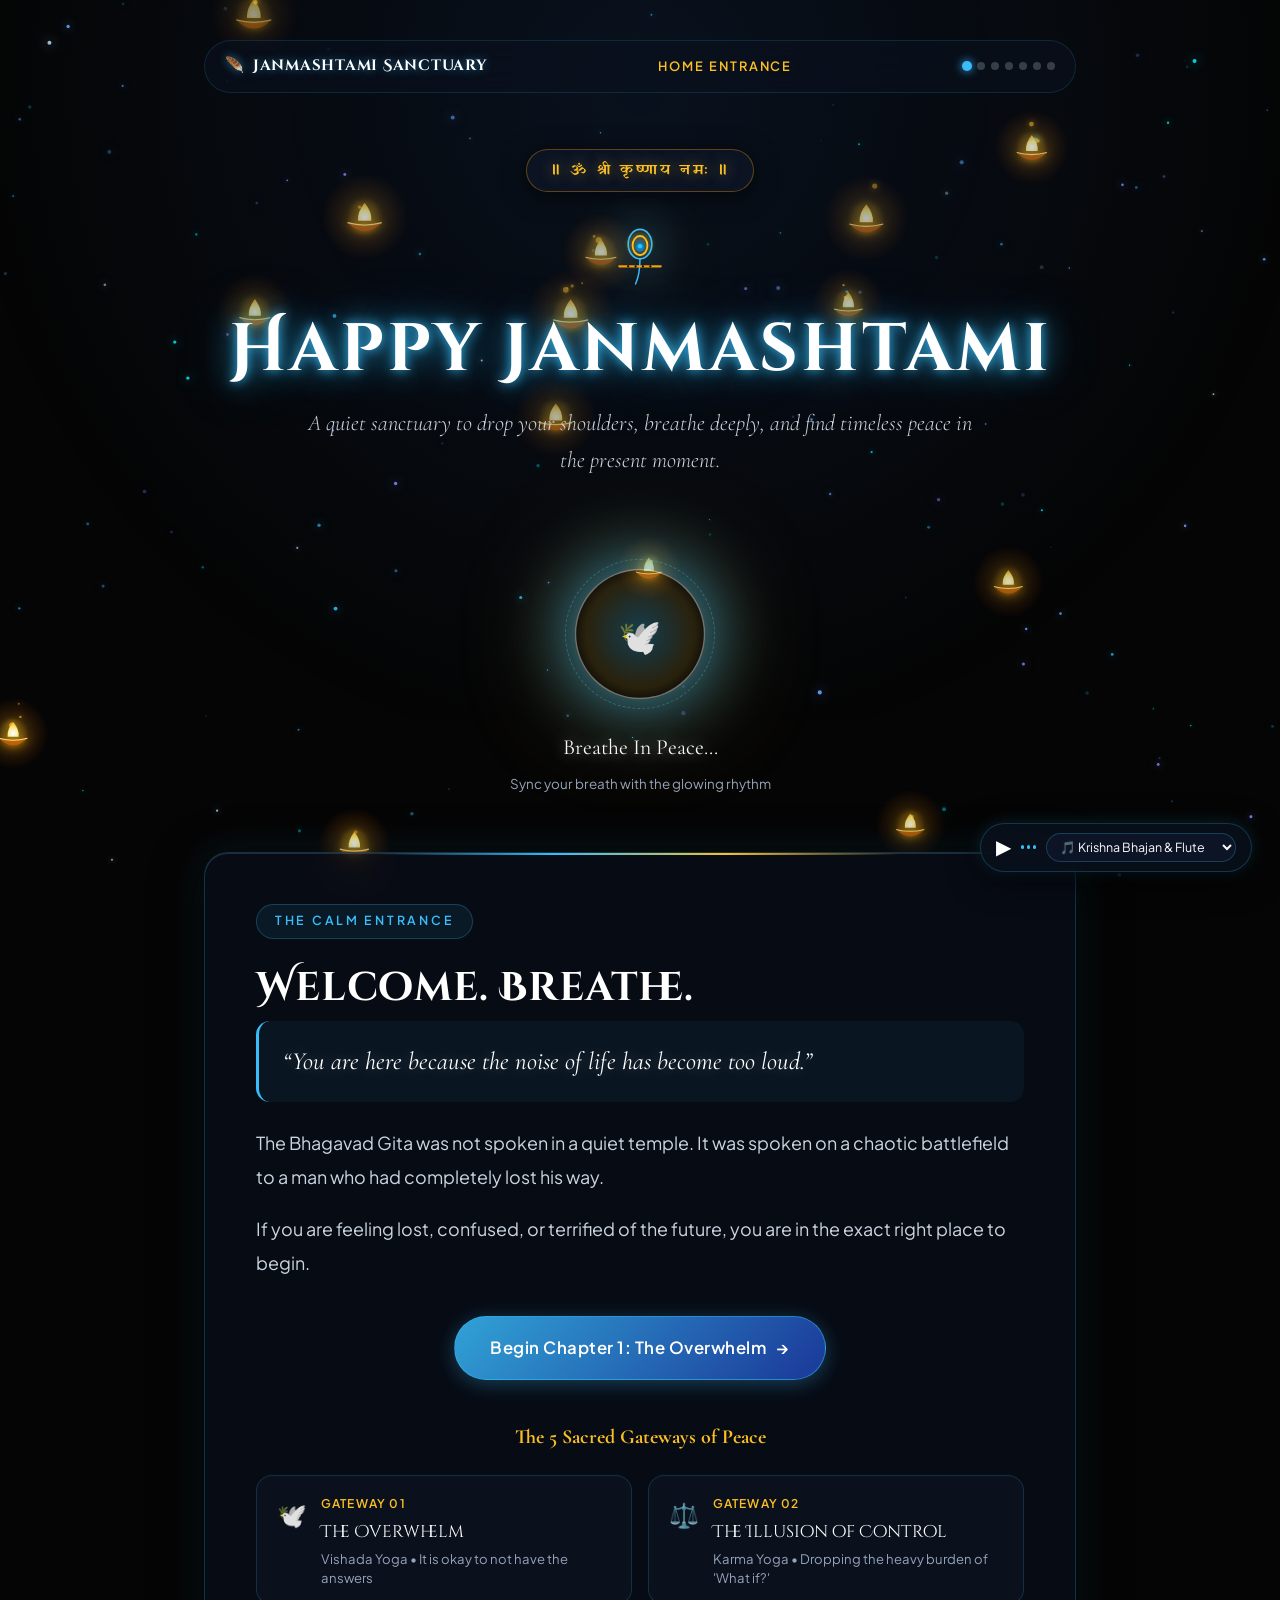
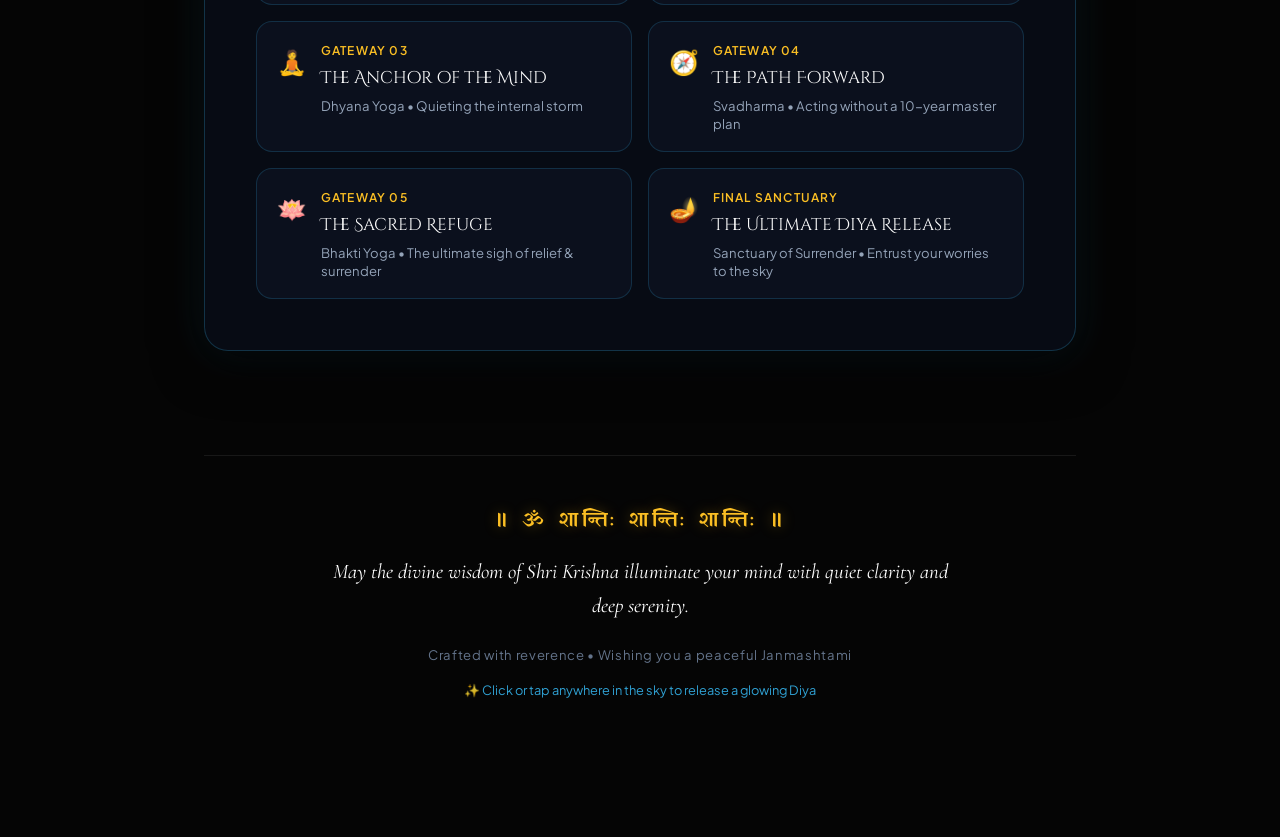
==== index.html @ b7d26a2a "🪔✨ Feat: Launch The Bhagavad Gita Meditative Sanctuary • Happy Krishna Janmashtami 🌌🕊️" ====
<!DOCTYPE html>
<html lang="en">
<head>
  <meta charset="UTF-8" />
  <meta name="viewport" content="width=device-width, initial-scale=1.0" />
  <title>Happy Janmashtami • The Bhagavad Gita Meditative Sanctuary</title>
  <meta name="description" content="A quiet sanctuary to drop your shoulders, breathe deeply, and find timeless peace through the Bhagavad Gita on Krishna Janmashtami." />

  <!-- Google Fonts -->
  <link rel="preconnect" href="https://fonts.googleapis.com" />
  <link rel="preconnect" href="https://fonts.gstatic.com" crossorigin />
  <link href="https://fonts.googleapis.com/css2?family=Cinzel+Decorative:wght@400;700;900&family=Cormorant+Garamond:ital,wght@0,300;0,400;0,600;1,400;1,600&family=Great+Vibes&family=Plus+Jakarta+Sans:wght@300;400;500;600;700&family=Yatra+One&display=swap" rel="stylesheet" />

  <!-- Shared Stylesheet -->
  <link rel="stylesheet" href="assets/css/style.css" />
</head>
<body>

  <!-- Persistent Fullscreen Night Sky Canvas (Never resets across chapters) -->
  <canvas id="night-sky-canvas"></canvas>
  <div class="ambient-radial-glow"></div>

  <!-- Sanctuary Main Container -->
  <main class="sanctuary-container">

    <!-- Top Persistent Navigation Header -->
    <header class="top-nav-bar">
      <a href="#home" class="nav-home-link" onclick="navigateTo('home'); return false;">
        <span>🪶</span>
        <span>Janmashtami Sanctuary</span>
      </a>
      <div class="nav-chapter-indicator" id="nav-chapter-indicator">Home Entrance</div>
      <div class="nav-progress-dots" id="nav-progress-dots">
        <a href="#home" class="progress-dot active" title="Home" onclick="navigateTo('home'); return false;"></a>
        <a href="#chapter1" class="progress-dot" title="Chapter 1" onclick="navigateTo('chapter1'); return false;"></a>
        <a href="#chapter2" class="progress-dot" title="Chapter 2" onclick="navigateTo('chapter2'); return false;"></a>
        <a href="#chapter3" class="progress-dot" title="Chapter 3" onclick="navigateTo('chapter3'); return false;"></a>
        <a href="#chapter4" class="progress-dot" title="Chapter 4" onclick="navigateTo('chapter4'); return false;"></a>
        <a href="#chapter5" class="progress-dot" title="Chapter 5" onclick="navigateTo('chapter5'); return false;"></a>
        <a href="#final" class="progress-dot" title="Final Diya Release" onclick="navigateTo('final'); return false;"></a>
      </div>
    </header>

    <!-- Dynamic Viewport Area (Seamlessly transitions without stopping audio) -->
    <div id="sanctuary-viewport" style="width: 100%; display: flex; flex-direction: column; align-items: center; transition: opacity 0.3s ease, transform 0.3s ease;">
      <!-- Content populated dynamically based on current route/chapter -->
    </div>

    <!-- Footer Blessing -->
    <footer class="site-footer">
      <div id="footer-sanskrit" class="footer-sanskrit">॥ ॐ शान्तिः शान्तिः शान्तिः ॥</div>
      <p id="footer-blessing" class="footer-blessing">
        May the divine wisdom of Shri Krishna illuminate your mind with quiet clarity and deep serenity.
      </p>
      <div id="footer-subtext" class="footer-subtext">
        Crafted with reverence • Wishing you a peaceful Janmashtami
      </div>
      <div class="footer-prompt">
        ✨ Click or tap anywhere in the sky to release a glowing Diya
      </div>
    </footer>

  </main>

  <!-- Persistent Floating Soundscape Widget (Continuous Uninterrupted Audio) -->
  <aside class="sound-widget" id="sound-widget">
    <button class="sound-btn" id="sound-toggle-btn" aria-label="Toggle Meditative Ambient Sound" title="Toggle Meditative Audio">
      <span id="sound-icon">▶</span>
    </button>
    <div class="sound-bars" id="sound-bars">
      <span class="sound-bar"></span>
      <span class="sound-bar"></span>
      <span class="sound-bar"></span>
    </div>
    <select class="sound-mode-select" id="sound-mode-select" title="Choose Meditative Soundscape">
      <option value="audio-file" selected>🎵 Krishna Bhajan & Flute</option>
      <option value="flute">🪈 Meditative Flute Synth</option>
      <option value="om">🕉️ Cosmic Om (432Hz)</option>
      <option value="rain">🌧️ Night Rain & Silence</option>
    </select>
  </aside>

  <!-- Load all separate chapter data stores -->
  <script src="data/home.js"></script>
  <script src="data/chapter1.js"></script>
  <script src="data/chapter2.js"></script>
  <script src="data/chapter3.js"></script>
  <script src="data/chapter4.js"></script>
  <script src="data/chapter5.js"></script>
  <script src="data/final.js"></script>

  <!-- Shared Audio & Sky Engine -->
  <script src="assets/js/sky-canvas.js"></script>
  <script src="assets/js/audio.js"></script>

  <script>
    (function () {
      'use strict';

      const viewport = document.getElementById('sanctuary-viewport');
      const navIndicator = document.getElementById('nav-chapter-indicator');
      const dots = document.querySelectorAll('.progress-dot');

      const routes = {
        home: renderHomeView,
        chapter1: () => renderChapterView(window.CHAPTER1_DATA, 1),
        chapter2: () => renderChapterView(window.CHAPTER2_DATA, 2),
        chapter3: () => renderChapterView(window.CHAPTER3_DATA, 3),
        chapter4: () => renderChapterView(window.CHAPTER4_DATA, 4),
        chapter5: () => renderChapterView(window.CHAPTER5_DATA, 5),
        final: renderFinalView
      };

      const dotIndices = {
        home: 0,
        chapter1: 1,
        chapter2: 2,
        chapter3: 3,
        chapter4: 4,
        chapter5: 5,
        final: 6
      };

      function updateNavDots(currentKey) {
        const activeIdx = dotIndices[currentKey] !== undefined ? dotIndices[currentKey] : 0;
        dots.forEach((dot, idx) => {
          dot.classList.remove('active', 'completed');
          if (idx === activeIdx) {
            dot.classList.add('active');
          } else if (idx < activeIdx) {
            dot.classList.add('completed');
          }
        });
      }

      window.navigateTo = function (pageKey) {
        if (!routes[pageKey]) pageKey = 'home';

        // Update URL hash without reload
        if (window.location.hash !== `#${pageKey}`) {
          window.location.hash = `#${pageKey}`;
        }

        // Smooth transition
        viewport.style.opacity = '0';
        viewport.style.transform = 'translateY(12px)';

        setTimeout(() => {
          routes[pageKey]();
          updateNavDots(pageKey);
          window.scrollTo({ top: 0, behavior: 'smooth' });

          viewport.style.opacity = '1';
          viewport.style.transform = 'translateY(0)';
        }, 200);
      };

      // -----------------------------------------------------------------------
      // VIEW RENDERERS
      // -----------------------------------------------------------------------

      // 1. HOME VIEW
      function renderHomeView() {
        const data = window.HOME_DATA || {};
        navIndicator.textContent = "Home Entrance";

        let chapterCardsHtml = '';
        if (Array.isArray(data.chapterCards)) {
          chapterCardsHtml = data.chapterCards.map(c => `
            <a href="${c.link}" onclick="navigateTo('${c.link.replace('#','')}'); return false;" class="home-chapter-card" style="
              display: flex;
              align-items: flex-start;
              gap: 0.85rem;
              background: rgba(14, 21, 36, 0.65);
              border: 1px solid rgba(56, 189, 248, 0.18);
              padding: 1.1rem 1.25rem;
              border-radius: 16px;
              text-decoration: none;
              color: inherit;
              transition: all 0.25s ease;
            ">
              <span style="font-size: 1.5rem;">${c.icon}</span>
              <div>
                <div style="font-size: 0.75rem; text-transform: uppercase; color: var(--gold-warm); font-weight: 600; letter-spacing: 0.1em;">
                  ${c.num === '✨' ? 'Final Sanctuary' : 'Gateway ' + c.num}
                </div>
                <div style="font-family: var(--font-display); font-size: 1.05rem; color: #ffffff; margin: 0.2rem 0;">
                  ${c.title}
                </div>
                <div style="font-size: 0.82rem; color: var(--text-muted); line-height: 1.4;">
                  ${c.subtitle}
                </div>
              </div>
            </a>
          `).join('');
        }

        viewport.innerHTML = `
          <!-- Divine Hero Header -->
          <section class="hero-header">
            <div class="sanskrit-invocation">${data.header?.sanskritGreeting || '॥ ॐ श्री कृष्णाय नमः ॥'}</div>

            <svg class="divine-emblem" viewBox="0 0 100 100" fill="none" xmlns="http://www.w3.org/2000/svg">
              <circle cx="50" cy="38" r="24" fill="url(#featherGlowHome)" />
              <ellipse cx="50" cy="38" rx="16" ry="20" fill="none" stroke="#38bdf8" stroke-width="2.2" />
              <ellipse cx="50" cy="40" rx="10" ry="13" fill="none" stroke="#fbbf24" stroke-width="2.5" />
              <circle cx="50" cy="42" r="6" fill="#0284c7" />
              <circle cx="50" cy="41" r="3" fill="#38bdf8" />
              <path d="M50 58 Q 50 78 44 92" stroke="#38bdf8" stroke-width="2" stroke-linecap="round" />
              <path d="M22 68 L78 68" stroke="#f59e0b" stroke-width="3" stroke-linecap="round" />
              <circle cx="34" cy="68" r="1.5" fill="#050505" />
              <circle cx="44" cy="68" r="1.5" fill="#050505" />
              <circle cx="54" cy="68" r="1.5" fill="#050505" />
              <circle cx="64" cy="68" r="1.5" fill="#050505" />
              <defs>
                <radialGradient id="featherGlowHome" cx="0.5" cy="0.5" r="0.5">
                  <stop offset="0%" stop-color="#38bdf8" stop-opacity="0.45" />
                  <stop offset="60%" stop-color="#fbbf24" stop-opacity="0.2" />
                  <stop offset="100%" stop-color="#050505" stop-opacity="0" />
                </radialGradient>
              </defs>
            </svg>

            <h1 class="main-title">${data.header?.title || 'Happy Janmashtami'}</h1>
            <p class="hero-subtitle">${data.header?.subtitle || ''}</p>
          </section>

          <!-- Guided Breathing Pacer -->
          <section class="breathing-section">
            <div class="breath-circle-container" id="breath-circle-btn" title="Click to sync breath">
              <div class="breath-ring-outer"></div>
              <div class="breath-circle-glow" id="breath-circle-glow">
                <span class="breath-center-icon">🕊️</span>
              </div>
            </div>
            <div class="breath-status-text" id="breath-status-text">Breathe In Peace...</div>
            <div class="breath-hint-text">${data.breathingGuide?.hint || 'Sync your breath with the glowing rhythm'}</div>
          </section>

          <!-- The Calm Entrance Card -->
          <article class="sanctuary-card">
            <div class="card-top-tag">${data.calmEntrance?.tag || 'The Calm Entrance'}</div>
            <h2 class="card-title">${data.calmEntrance?.title || 'Welcome. Breathe.'}</h2>
            <div class="verse-quote-box" style="margin-bottom: 1.5rem;">
              “${data.calmEntrance?.openingThought || 'You are here because the noise of life has become too loud.'}”
            </div>
            <div class="meaning-paragraphs" style="margin-bottom: 2.25rem;">
              ${Array.isArray(data.calmEntrance?.coreNarrative) ? data.calmEntrance.coreNarrative.map(p => `<p>${p}</p>`).join('') : ''}
            </div>

            <!-- Primary Action: Begin Chapter 1 -->
            <div style="text-align: center; margin-bottom: 2.5rem;">
              <a href="#chapter1" onclick="navigateTo('chapter1'); return false;" class="stepper-btn next" style="font-size: 1.05rem; padding: 1rem 2.2rem; cursor: pointer;">
                <span>Begin Chapter 1: The Overwhelm</span>
                <span>→</span>
              </a>
            </div>

            <!-- Gateways Grid -->
            <h3 style="font-family: var(--font-serif); font-size: 1.25rem; color: var(--gold-warm); margin-bottom: 1.25rem; text-align: center;">
              The 5 Sacred Gateways of Peace
            </h3>
            <div style="display: grid; grid-template-columns: repeat(auto-fit, minmax(250px, 1fr)); gap: 1rem;">
              ${chapterCardsHtml}
            </div>
          </article>
        `;

        initBreathingPacer(data.breathingGuide?.phases);
      }

      // 2. CHAPTER VIEW (Chapters 1 to 5)
      function renderChapterView(data, chapterNum) {
        if (!data) return;
        navIndicator.textContent = `Chapter ${chapterNum} of 5`;

        const prevKey = data.prevLink ? data.prevLink.replace('#', '') : 'home';
        const nextKey = data.nextLink ? data.nextLink.replace('#', '') : (chapterNum === 5 ? 'final' : `chapter${chapterNum + 1}`);

        const takeawaysHtml = Array.isArray(data.practicalTakeaway?.points)
          ? data.practicalTakeaway.points.map(pt => `
              <li class="takeaway-item">
                <span class="takeaway-bullet">✦</span>
                <span>${pt}</span>
              </li>
            `).join('')
          : '';

        const paragraphsHtml = Array.isArray(data.meaningForYou?.paragraphs)
          ? data.meaningForYou.paragraphs.map(p => `<p>${p}</p>`).join('')
          : '';

        viewport.innerHTML = `
          <!-- Divine Header -->
          <section class="hero-header">
            <div class="sanskrit-invocation">${data.header?.sanskritGreeting || '॥ ॐ श्री कृष्णाय नमः ॥'}</div>
            <div class="card-top-tag">${data.header?.tag || `Section ${chapterNum}`}</div>
            <h1 class="main-title">${data.header?.title || ''}</h1>
            <p class="hero-subtitle">${data.header?.subtitle || ''}</p>
          </section>

          <!-- Sanctuary Wisdom Card -->
          <article class="sanctuary-card">
            
            <!-- Sanskrit Shloka Box -->
            <div class="shloka-box">
              <div class="shloka-text">${data.sanskritBlock?.quote || ''}</div>
              <div class="shloka-ref">— ${data.sanskritBlock?.reference || ''}</div>
              <div style="font-size: 0.78rem; color: var(--text-dim); margin-top: 0.4rem; font-style: italic;">
                ${data.sanskritBlock?.transliteration || ''}
              </div>
            </div>

            <!-- Verse Quote -->
            <div class="verse-quote-box">${data.verse?.highlightText || ''}</div>

            <!-- Meaning for You -->
            <div class="meaning-section">
              <div class="meaning-heading">${data.meaningForYou?.heading || 'The Meaning for You:'}</div>
              <div class="meaning-paragraphs">${paragraphsHtml}</div>
            </div>

            <!-- Practical Takeaway -->
            <div class="takeaway-box">
              <div class="takeaway-title">
                <span>🪔</span>
                <span>${data.practicalTakeaway?.heading || 'What this means for you tonight:'}</span>
              </div>
              <ul class="takeaway-list">${takeawaysHtml}</ul>
            </div>

            <!-- Mantra Bottom Bar -->
            <div class="card-bottom-bar">
              <div class="mantra-badge">
                <span>🕊️</span>
                <span>Mantra: “${data.mantra || ''}”</span>
              </div>
              <button class="action-btn-pill" onclick="copyChapterWisdom('${data.header?.title || ''}', '${data.sanskritBlock?.reference || ''}', '${data.mantra || ''}')" title="Save wisdom to clipboard">
                <span>📋</span>
                <span>Save Wisdom</span>
              </button>
            </div>

          </article>

          <!-- Chapter Stepper Navigation -->
          <nav class="chapter-stepper-nav">
            <a href="#${prevKey}" onclick="navigateTo('${prevKey}'); return false;" class="stepper-btn prev">
              ${data.prevText || '← Previous'}
            </a>
            <a href="#${nextKey}" onclick="navigateTo('${nextKey}'); return false;" class="stepper-btn ${chapterNum === 5 ? 'final-glow' : 'next'}">
              ${data.nextText || 'Next Chapter →'}
            </a>
          </nav>
        `;
      }

      // 3. FINAL SANCTUARY VIEW
      function renderFinalView() {
        const data = window.FINAL_DATA || {};
        navIndicator.textContent = "Final Sanctuary";

        const presetsHtml = Array.isArray(data.ritual?.presetWorries)
          ? data.ritual.presetWorries.map(txt => `
              <button type="button" class="preset-chip" onclick="document.getElementById('final-worry-input').value='${txt}'; document.getElementById('final-worry-input').focus();">
                ${txt}
              </button>
            `).join('')
          : '';

        const summaryHtml = Array.isArray(data.journeySummary)
          ? data.journeySummary.map(item => `
              <div style="display: flex; justify-content: space-between; align-items: center; padding: 0.65rem 0.95rem; background: rgba(14, 21, 36, 0.55); border-radius: 10px; font-size: 0.9rem;">
                <div>
                  <span style="color: var(--blue-electric); font-weight: 600;">${item.chapter}:</span>
                  <span style="color: #ffffff; margin-left: 0.4rem;">${item.title}</span>
                </div>
                <div style="color: var(--gold-warm); font-style: italic; font-size: 0.82rem;">
                  “${item.mantra}”
                </div>
              </div>
            `).join('')
          : '';

        viewport.innerHTML = `
          <!-- Divine Header -->
          <section class="hero-header">
            <div class="sanskrit-invocation">${data.header?.sanskritGreeting || '॥ ॐ नमो भगवते वासुदेवाय ॥'}</div>
            <div class="card-top-tag" style="border-color: var(--border-gold); color: var(--gold-warm); background: rgba(245, 158, 11, 0.1);">
              ${data.header?.tag || 'The Sanctuary of Surrender'}
            </div>
            <h1 class="main-title">${data.header?.title || 'The Ultimate Diya Release'}</h1>
            <p class="hero-subtitle">${data.header?.subtitle || ''}</p>
          </section>

          <!-- Interactive Ritual Card -->
          <article class="sanctuary-card ritual-card">
            <div style="font-size: 2.6rem; margin-bottom: 0.5rem; animation: floatSlow 4s ease-in-out infinite;">🪔</div>
            <h2 class="card-title" style="color: #ffffff;">${data.ritual?.title || 'Light Your Diya of Surrender'}</h2>
            <p class="card-subtitle" style="max-width: 600px; margin: 0 auto 1.5rem; color: #cbd5e1;">
              ${data.ritual?.prompt || ''}
            </p>

            <form class="ritual-form" id="final-ritual-form" onsubmit="handleFinalRitual(event)">
              <input 
                type="text" 
                id="final-worry-input" 
                class="ritual-input" 
                placeholder="${data.ritual?.inputPlaceholder || 'Type your worry here...'}" 
                autocomplete="off" 
                maxlength="120"
              />
              <button type="submit" class="ritual-submit-btn">
                ${data.ritual?.buttonText || 'Release into the Sky 🪔'}
              </button>
            </form>

            <div class="preset-worries-grid">${presetsHtml}</div>

            <div style="margin-top: 1.75rem; font-size: 0.85rem; color: var(--gold-warm); letter-spacing: 0.05em;">
              ✨ <span id="diya-count-display">108</span> Diyas currently glowing in the celestial sky
            </div>
          </article>

          <!-- Closing Reflection Card -->
          <article class="sanctuary-card">
            <div class="card-top-tag">Timeless Solace • BG 6.40</div>
            <h2 class="card-title">${data.closingReflection?.heading || 'The Eternal Assurance'}</h2>

            <div class="shloka-box">
              <div class="shloka-text">${data.closingReflection?.sanskritQuote || ''}</div>
              <div class="shloka-ref">— ${data.closingReflection?.sanskritRef || ''}</div>
            </div>

            <div class="verse-quote-box">${data.closingReflection?.translation || ''}</div>

            <div class="meaning-paragraphs" style="margin-bottom: 2rem;">
              <p>${data.closingReflection?.reflectionText || ''}</p>
            </div>

            <div class="takeaway-box">
              <div class="takeaway-title">
                <span>🕊️</span>
                <span>Your Complete 5-Gateway Journey:</span>
              </div>
              <div style="display: flex; flex-direction: column; gap: 0.75rem;">
                ${summaryHtml}
              </div>
            </div>

            <div style="text-align: center; margin-top: 1.5rem;">
              <a href="#home" onclick="navigateTo('home'); return false;" class="stepper-btn prev" style="margin-right: 0.5rem; cursor: pointer;">
                ← Return to Home Sanctuary
              </a>
              <a href="#chapter1" onclick="navigateTo('chapter1'); return false;" class="action-btn-pill" style="padding: 0.75rem 1.4rem; font-size: 0.9rem; cursor: pointer;">
                Re-experience Chapters
              </a>
            </div>
          </article>
        `;
      }

      // Breathing Pacer Engine
      function initBreathingPacer(phases) {
        const glow = document.getElementById('breath-circle-glow');
        const text = document.getElementById('breath-status-text');
        const btn = document.getElementById('breath-circle-btn');
        if (!glow || !text) return;

        const defaultPhases = [
          { text: "Breathe In Peace...", duration: 4000, class: "inhale" },
          { text: "Hold Gently...", duration: 4000, class: "hold" },
          { text: "Exhale All Worry...", duration: 4000, class: "exhale" },
          { text: "Rest in Stillness...", duration: 4000, class: "rest" }
        ];

        const activePhases = Array.isArray(phases) && phases.length > 0 ? phases : defaultPhases;
        let pIdx = 0;

        function run() {
          if (!document.getElementById('breath-circle-glow')) return;
          const cur = activePhases[pIdx];
          glow.className = `breath-circle-glow ${cur.class}`;
          text.style.opacity = '0';
          setTimeout(() => {
            if (document.getElementById('breath-status-text')) {
              text.textContent = cur.text;
              text.style.opacity = '1';
            }
          }, 250);
          pIdx = (pIdx + 1) % activePhases.length;
          setTimeout(run, cur.duration || 4000);
        }

        run();

        if (btn) {
          btn.addEventListener('click', () => {
            if (window.spawnSanctuaryDiya) {
              window.spawnSanctuaryDiya(btn.getBoundingClientRect().left + 75, btn.getBoundingClientRect().top + 75);
            }
            if (window.showSanctuaryToast) {
              window.showSanctuaryToast("🕊️ Breathing deep and centered...");
            }
          });
        }
      }

      // Final Ritual Submit Handler
      let diyaCounter = 108;
      window.handleFinalRitual = function (e) {
        e.preventDefault();
        const input = document.getElementById('final-worry-input');
        if (!input) return;
        const text = input.value.trim();
        if (!text) return;

        const centerX = window.innerWidth / 2;
        const bottomY = window.innerHeight - 80;

        if (window.spawnSanctuaryDiya) {
          // Launch the main dedicated Diya with the user's exact written text!
          window.spawnSanctuaryDiya(centerX, bottomY, text);
          for (let i = 0; i < 3; i++) {
            setTimeout(() => {
              window.spawnSanctuaryDiya(centerX + (Math.random() - 0.5) * 160, bottomY + Math.random() * 30 + 20, "✨ Surrendered");
            }, (i + 1) * 250);
          }
        }

        diyaCounter += 1;
        const countDisplay = document.getElementById('diya-count-display');
        if (countDisplay) countDisplay.textContent = diyaCounter;

        input.value = '';
        const toastMsg = window.FINAL_DATA?.ritual?.successToast || "🪔 Your prayer has dissolved into rising light.";
        if (window.showSanctuaryToast) window.showSanctuaryToast(toastMsg);
      };

      // Copy Wisdom Helper
      window.copyChapterWisdom = function (title, ref, mantra) {
        const textToCopy = `${title} (${ref})\n\nMantra: “${mantra}”\n\n— The Bhagavad Gita Meditative Sanctuary`;
        navigator.clipboard.writeText(textToCopy).then(() => {
          if (window.showSanctuaryToast) window.showSanctuaryToast("✨ Saved reflection to clipboard!");
        }).catch(() => {
          if (window.showSanctuaryToast) window.showSanctuaryToast("✨ Reflection noted in your heart.");
        });
      };

      // URL Hash Router Hook
      function handleHashChange() {
        const hash = window.location.hash.replace('#', '') || 'home';
        navigateTo(hash);
      }

      window.addEventListener('hashchange', handleHashChange);
      window.addEventListener('DOMContentLoaded', () => {
        const initialPage = window.location.hash.replace('#', '') || 'home';
        navigateTo(initialPage);
      });

    })();
  </script>
</body>
</html>
---- assets/css/style.css ----
/* ==========================================================================
   🪔 THE BHAGAVAD GITA MEDITATIVE SANCTUARY - UNIFIED STYLE SHEET 🪔
   Deep Pitch-Black (#050505) • Electric-Blue Stars • Floating Golden Diyas
   ========================================================================== */

:root {
  --bg-pitch-black: #050505;
  --bg-card: rgba(10, 16, 28, 0.68);
  --bg-card-hover: rgba(15, 23, 42, 0.82);
  --border-starlight: rgba(56, 189, 248, 0.22);
  --border-gold: rgba(245, 158, 11, 0.35);
  
  --blue-electric: #38bdf8;
  --blue-electric-glow: rgba(56, 189, 248, 0.65);
  
  --gold-warm: #fbbf24;
  --gold-deep: #f59e0b;
  --gold-glow: rgba(251, 191, 36, 0.45);
  
  --text-pure: #ffffff;
  --text-soft: #f8fafc;
  --text-body: #cbd5e1;
  --text-muted: #94a3b8;
  --text-dim: #64748b;
  
  --font-display: 'Cinzel Decorative', Georgia, serif;
  --font-calligraphy: 'Great Vibes', cursive;
  --font-serif: 'Cormorant Garamond', Georgia, serif;
  --font-sanskrit: 'Yatra One', 'Cormorant Garamond', serif;
  --font-sans: 'Plus Jakarta Sans', -apple-system, BlinkMacSystemFont, sans-serif;
}

* {
  margin: 0;
  padding: 0;
  box-sizing: border-box;
  -webkit-font-smoothing: antialiased;
  -moz-osx-font-smoothing: grayscale;
}

html {
  scroll-behavior: smooth;
  background-color: var(--bg-pitch-black);
  color: var(--text-soft);
  font-family: var(--font-sans);
}

body {
  background-color: var(--bg-pitch-black);
  min-height: 100vh;
  overflow-x: hidden;
  position: relative;
  line-height: 1.75;
  cursor: default;
}

::selection {
  background: rgba(56, 189, 248, 0.35);
  color: #ffffff;
}

/* Custom Scrollbar */
::-webkit-scrollbar {
  width: 6px;
}
::-webkit-scrollbar-track {
  background: #050505;
}
::-webkit-scrollbar-thumb {
  background: rgba(56, 189, 248, 0.3);
  border-radius: 999px;
}
::-webkit-scrollbar-thumb:hover {
  background: rgba(56, 189, 248, 0.6);
}

/* ==========================================================================
   CANVAS & AMBIENT DEPTH
   ========================================================================== */
#night-sky-canvas {
  position: fixed;
  top: 0;
  left: 0;
  width: 100vw;
  height: 100vh;
  pointer-events: none;
  z-index: 0;
}

.ambient-radial-glow {
  position: fixed;
  top: 0;
  left: 50%;
  transform: translateX(-50%);
  width: 100vw;
  height: 80vh;
  background: radial-gradient(circle at 50% 12%, rgba(14, 34, 64, 0.42) 0%, rgba(5, 5, 5, 0) 75%);
  pointer-events: none;
  z-index: 1;
}

/* ==========================================================================
   SANCTUARY LAYOUT CONTAINER
   ========================================================================== */
.sanctuary-container {
  position: relative;
  z-index: 2;
  width: 100%;
  max-width: 920px;
  margin: 0 auto;
  padding: 2.5rem 1.5rem 7rem;
  display: flex;
  flex-direction: column;
  align-items: center;
}

/* ==========================================================================
   NAVIGATION BAR (TOP PERSISTENT HEADER)
   ========================================================================== */
.top-nav-bar {
  width: 100%;
  display: flex;
  justify-content: space-between;
  align-items: center;
  margin-bottom: 2rem;
  padding: 0.75rem 1.25rem;
  background: rgba(11, 18, 30, 0.6);
  border: 1px solid rgba(56, 189, 248, 0.15);
  border-radius: 999px;
  backdrop-filter: blur(14px);
  -webkit-backdrop-filter: blur(14px);
}

.nav-home-link {
  color: #ffffff;
  text-decoration: none;
  font-family: var(--font-display);
  font-size: 0.95rem;
  font-weight: 700;
  letter-spacing: 0.05em;
  display: flex;
  align-items: center;
  gap: 0.5rem;
  text-shadow: 0 0 10px rgba(56, 189, 248, 0.6);
  transition: all 0.2s ease;
}

.nav-home-link:hover {
  color: var(--blue-electric);
  text-shadow: 0 0 15px rgba(56, 189, 248, 0.9);
}

.nav-chapter-indicator {
  font-size: 0.8rem;
  color: var(--gold-warm);
  letter-spacing: 0.15em;
  text-transform: uppercase;
  font-weight: 600;
}

.nav-progress-dots {
  display: flex;
  gap: 6px;
  align-items: center;
}

.progress-dot {
  width: 8px;
  height: 8px;
  border-radius: 50%;
  background: rgba(255, 255, 255, 0.2);
  text-decoration: none;
  transition: all 0.25s ease;
}

.progress-dot.active {
  background: var(--blue-electric);
  box-shadow: 0 0 8px var(--blue-electric);
  transform: scale(1.25);
}

.progress-dot.completed {
  background: var(--gold-warm);
}

/* ==========================================================================
   HERO & DIVINE GREETING
   ========================================================================== */
.hero-header {
  width: 100%;
  text-align: center;
  padding: 1.5rem 1rem 2.5rem;
  display: flex;
  flex-direction: column;
  align-items: center;
}

.sanskrit-invocation {
  display: inline-flex;
  align-items: center;
  gap: 0.5rem;
  padding: 0.45rem 1.4rem;
  border-radius: 9999px;
  background: rgba(15, 23, 42, 0.7);
  border: 1px solid var(--border-gold);
  color: var(--gold-warm);
  font-family: var(--font-sanskrit);
  font-size: 0.95rem;
  letter-spacing: 0.18em;
  text-shadow: 0 0 14px rgba(251, 191, 36, 0.5);
  margin-bottom: 1.5rem;
  backdrop-filter: blur(16px);
  box-shadow: 0 4px 25px rgba(0, 0, 0, 0.6);
  animation: floatSlow 6s ease-in-out infinite;
}

.divine-emblem {
  width: 74px;
  height: 74px;
  margin-bottom: 1.25rem;
  filter: drop-shadow(0 0 20px rgba(56, 189, 248, 0.7)) drop-shadow(0 0 35px rgba(251, 191, 36, 0.35));
  animation: divinePulse 4s ease-in-out infinite alternate;
}

.main-title {
  font-family: var(--font-display);
  font-size: clamp(2.3rem, 6.2vw, 4.2rem);
  font-weight: 700;
  color: #ffffff;
  letter-spacing: 0.04em;
  line-height: 1.18;
  margin-bottom: 1rem;
  text-shadow: 
    0 0 12px rgba(56, 189, 248, 0.95),
    0 0 30px rgba(56, 189, 248, 0.65),
    0 0 60px rgba(56, 189, 248, 0.4);
}

.hero-subtitle {
  font-family: var(--font-serif);
  font-size: clamp(1.15rem, 2.4vw, 1.4rem);
  font-weight: 300;
  color: #cbd5e1;
  max-width: 680px;
  margin: 0 auto 1.5rem;
  line-height: 1.65;
  font-style: italic;
}

/* ==========================================================================
   GLASSMORPHIC CARDS & SANCTUARY SECTIONS
   ========================================================================== */
.sanctuary-card {
  width: 100%;
  background: var(--bg-card);
  border: 1px solid var(--border-starlight);
  border-radius: 24px;
  padding: clamp(2rem, 5vw, 3.2rem);
  margin-bottom: 3.5rem;
  backdrop-filter: blur(20px);
  -webkit-backdrop-filter: blur(20px);
  box-shadow: 
    0 12px 50px rgba(0, 0, 0, 0.7),
    0 0 40px rgba(56, 189, 248, 0.12),
    inset 0 1px 0 rgba(255, 255, 255, 0.12);
  transition: transform 0.4s ease, border-color 0.4s ease, box-shadow 0.4s ease;
  position: relative;
  overflow: hidden;
}

.sanctuary-card::before {
  content: '';
  position: absolute;
  top: 0;
  left: 50%;
  transform: translateX(-50%);
  width: 60%;
  height: 2px;
  background: linear-gradient(90deg, transparent, var(--blue-electric), var(--gold-warm), transparent);
}

.card-top-tag {
  display: inline-flex;
  align-items: center;
  gap: 0.5rem;
  font-size: 0.78rem;
  text-transform: uppercase;
  letter-spacing: 0.22em;
  color: var(--blue-electric);
  font-weight: 600;
  background: rgba(56, 189, 248, 0.08);
  border: 1px solid rgba(56, 189, 248, 0.25);
  padding: 0.35rem 1.1rem;
  border-radius: 999px;
  margin-bottom: 1.5rem;
}

.card-title {
  font-family: var(--font-display);
  font-size: clamp(1.75rem, 4vw, 2.5rem);
  color: #ffffff;
  margin-bottom: 0.5rem;
  letter-spacing: 0.02em;
  line-height: 1.25;
}

.card-subtitle {
  font-family: var(--font-serif);
  font-size: clamp(1.1rem, 2.2vw, 1.3rem);
  color: var(--blue-electric);
  font-style: italic;
  margin-bottom: 1.75rem;
}

/* ==========================================================================
   SANSKRIT SHLOKA & DIRECT VERSE QUOTE
   ========================================================================== */
.shloka-box {
  background: rgba(14, 23, 42, 0.65);
  border-left: 3.5px solid var(--gold-warm);
  padding: 1.25rem 1.5rem;
  border-radius: 0 14px 14px 0;
  margin-bottom: 1.75rem;
}

.shloka-text {
  font-family: var(--font-sanskrit);
  font-size: clamp(1.1rem, 2.2vw, 1.35rem);
  color: #fef08a;
  line-height: 1.85;
  white-space: pre-line;
  text-shadow: 0 0 12px rgba(251, 191, 36, 0.35);
}

.shloka-ref {
  font-size: 0.82rem;
  color: var(--text-muted);
  margin-top: 0.6rem;
  font-style: italic;
  letter-spacing: 0.05em;
}

.verse-quote-box {
  font-family: var(--font-serif);
  font-size: clamp(1.2rem, 2.6vw, 1.55rem);
  color: #ffffff;
  font-style: italic;
  line-height: 1.65;
  margin-bottom: 2rem;
  padding: 1.25rem 1.5rem;
  background: rgba(56, 189, 248, 0.06);
  border-radius: 14px;
  border-left: 3.5px solid var(--blue-electric);
  text-shadow: 0 0 15px rgba(255, 255, 255, 0.3);
}

/* ==========================================================================
   MEANING & ACTIONABLE TAKEAWAYS
   ========================================================================== */
.meaning-section {
  margin-bottom: 2rem;
}

.meaning-heading {
  font-family: var(--font-serif);
  font-size: 1.2rem;
  font-weight: 600;
  color: var(--text-soft);
  margin-bottom: 0.75rem;
  letter-spacing: 0.03em;
}

.meaning-paragraphs {
  display: flex;
  flex-direction: column;
  gap: 1.15rem;
  font-size: clamp(1.02rem, 1.9vw, 1.12rem);
  color: var(--text-body);
  line-height: 1.9;
}

.takeaway-box {
  background: rgba(15, 23, 42, 0.75);
  border: 1px solid rgba(245, 158, 11, 0.3);
  border-radius: 16px;
  padding: 1.5rem 1.75rem;
  margin-bottom: 2rem;
}

.takeaway-title {
  display: flex;
  align-items: center;
  gap: 0.6rem;
  font-family: var(--font-serif);
  font-size: 1.2rem;
  font-weight: 600;
  color: var(--gold-warm);
  margin-bottom: 1rem;
}

.takeaway-list {
  list-style: none;
  display: flex;
  flex-direction: column;
  gap: 0.85rem;
}

.takeaway-item {
  display: flex;
  align-items: flex-start;
  gap: 0.75rem;
  font-size: 0.98rem;
  color: #cbd5e1;
  line-height: 1.7;
}

.takeaway-bullet {
  color: var(--gold-warm);
  font-size: 1.1rem;
  line-height: 1.2;
  flex-shrink: 0;
}

/* ==========================================================================
   MANTRA BADGE & COPY ACTION
   ========================================================================== */
.card-bottom-bar {
  display: flex;
  flex-wrap: wrap;
  justify-content: space-between;
  align-items: center;
  gap: 1rem;
  padding-top: 1.25rem;
  border-top: 1px solid rgba(255, 255, 255, 0.08);
}

.mantra-badge {
  display: inline-flex;
  align-items: center;
  gap: 0.6rem;
  padding: 0.55rem 1.35rem;
  border-radius: 999px;
  background: rgba(56, 189, 248, 0.1);
  border: 1px solid rgba(56, 189, 248, 0.28);
  color: var(--blue-electric);
  font-size: 0.9rem;
  font-style: italic;
}

.action-btn-pill {
  background: rgba(255, 255, 255, 0.06);
  border: 1px solid rgba(255, 255, 255, 0.15);
  color: var(--text-muted);
  padding: 0.45rem 1rem;
  border-radius: 999px;
  font-size: 0.82rem;
  cursor: pointer;
  display: inline-flex;
  align-items: center;
  gap: 0.4rem;
  transition: all 0.2s ease;
  text-decoration: none;
}

.action-btn-pill:hover {
  background: rgba(56, 189, 248, 0.2);
  border-color: var(--blue-electric);
  color: #ffffff;
}

/* ==========================================================================
   PAGE NAVIGATION BUTTONS (PREV / NEXT STEPPER)
   ========================================================================== */
.chapter-stepper-nav {
  width: 100%;
  display: flex;
  justify-content: space-between;
  align-items: center;
  gap: 1rem;
  margin-top: 1.5rem;
}

.stepper-btn {
  display: inline-flex;
  align-items: center;
  gap: 0.6rem;
  padding: 0.85rem 1.6rem;
  border-radius: 999px;
  font-size: 0.92rem;
  font-weight: 600;
  letter-spacing: 0.03em;
  text-decoration: none;
  transition: all 0.3s ease;
  backdrop-filter: blur(12px);
}

.stepper-btn.prev {
  background: rgba(15, 23, 42, 0.7);
  border: 1px solid rgba(255, 255, 255, 0.15);
  color: var(--text-muted);
}

.stepper-btn.prev:hover {
  background: rgba(56, 189, 248, 0.15);
  border-color: var(--blue-electric);
  color: #ffffff;
  transform: translateX(-3px);
}

.stepper-btn.next {
  background: linear-gradient(135deg, rgba(56, 189, 248, 0.85), rgba(30, 64, 175, 0.85));
  border: 1px solid rgba(56, 189, 248, 0.5);
  color: #ffffff;
  box-shadow: 0 4px 20px rgba(56, 189, 248, 0.3);
}

.stepper-btn.next:hover {
  transform: translateX(3px);
  box-shadow: 0 6px 30px rgba(56, 189, 248, 0.5);
}

.stepper-btn.final-glow {
  background: linear-gradient(135deg, #f59e0b, #d97706);
  border: 1px solid rgba(251, 191, 36, 0.6);
  color: #ffffff;
  box-shadow: 0 4px 25px rgba(245, 158, 11, 0.4);
}

.stepper-btn.final-glow:hover {
  transform: translateY(-2px) scale(1.02);
  box-shadow: 0 8px 35px rgba(245, 158, 11, 0.6);
}

/* ==========================================================================
   BREATHING PACER ENGINE (FOR INDEX.HTML)
   ========================================================================== */
.breathing-section {
  width: 100%;
  max-width: 520px;
  margin: 1rem auto 3.5rem;
  display: flex;
  flex-direction: column;
  align-items: center;
  justify-content: center;
  text-align: center;
}

.breath-circle-container {
  position: relative;
  width: 150px;
  height: 150px;
  display: flex;
  justify-content: center;
  align-items: center;
  margin-bottom: 1.25rem;
  cursor: pointer;
}

.breath-ring-outer {
  position: absolute;
  width: 100%;
  height: 100%;
  border-radius: 50%;
  border: 1.5px dashed rgba(56, 189, 248, 0.35);
  animation: rotateRing 30s linear infinite;
}

.breath-circle-glow {
  position: absolute;
  width: 90px;
  height: 90px;
  border-radius: 50%;
  background: radial-gradient(circle, rgba(56, 189, 248, 0.3) 0%, rgba(251, 191, 36, 0.15) 60%, transparent 80%);
  box-shadow: 0 0 30px rgba(56, 189, 248, 0.4), inset 0 0 20px rgba(251, 191, 36, 0.3);
  border: 1px solid rgba(255, 255, 255, 0.4);
  transition: transform 4s cubic-bezier(0.4, 0, 0.2, 1), box-shadow 4s ease;
  display: flex;
  align-items: center;
  justify-content: center;
}

.breath-circle-glow.inhale {
  transform: scale(1.45);
  box-shadow: 0 0 50px rgba(56, 189, 248, 0.8), 0 0 80px rgba(251, 191, 36, 0.4);
}
.breath-circle-glow.hold {
  transform: scale(1.45);
  box-shadow: 0 0 45px rgba(251, 191, 36, 0.7), 0 0 75px rgba(56, 189, 248, 0.35);
}
.breath-circle-glow.exhale {
  transform: scale(0.9);
  box-shadow: 0 0 20px rgba(56, 189, 248, 0.25);
}
.breath-circle-glow.rest {
  transform: scale(0.9);
  box-shadow: 0 0 15px rgba(56, 189, 248, 0.15);
}

.breath-center-icon {
  font-size: 1.5rem;
  user-select: none;
}

.breath-status-text {
  font-family: var(--font-serif);
  font-size: 1.35rem;
  color: #ffffff;
  min-height: 2rem;
  transition: opacity 0.5s ease;
  text-shadow: 0 0 15px rgba(255, 255, 255, 0.5);
  text-align: center;
  width: 100%;
  margin: 0 auto;
}

.breath-hint-text {
  font-size: 0.84rem;
  color: var(--text-muted);
  margin: 0.35rem auto 0;
  text-align: center;
  width: 100%;
  display: block;
}

/* ==========================================================================
   FINAL SURRENDER DIYA RITUAL STYLES
   ========================================================================== */
.ritual-card {
  text-align: center;
}

.ritual-form {
  display: flex;
  flex-direction: column;
  gap: 1.25rem;
  max-width: 640px;
  margin: 1.5rem auto 0;
}

.ritual-input {
  width: 100%;
  background: rgba(8, 13, 24, 0.9);
  border: 1px solid rgba(56, 189, 248, 0.35);
  border-radius: 14px;
  padding: 1.15rem 1.4rem;
  color: #ffffff;
  font-size: 1.05rem;
  font-family: var(--font-sans);
  outline: none;
  transition: all 0.3s ease;
}

.ritual-input:focus {
  border-color: var(--gold-warm);
  box-shadow: 0 0 20px rgba(251, 191, 36, 0.3);
}

.ritual-input::placeholder {
  color: var(--text-dim);
  font-style: italic;
  font-size: 0.95rem;
}

.ritual-submit-btn {
  background: linear-gradient(135deg, #f59e0b, #d97706);
  color: #ffffff;
  border: none;
  padding: 1rem 2rem;
  border-radius: 999px;
  font-size: 1.08rem;
  font-weight: 600;
  cursor: pointer;
  box-shadow: 0 6px 25px rgba(245, 158, 11, 0.45);
  transition: all 0.3s ease;
}

.ritual-submit-btn:hover {
  transform: translateY(-2px) scale(1.02);
  box-shadow: 0 8px 35px rgba(245, 158, 11, 0.65);
}

.preset-worries-grid {
  display: flex;
  flex-wrap: wrap;
  justify-content: center;
  gap: 0.6rem;
  margin-top: 1.25rem;
}

.preset-chip {
  background: rgba(15, 23, 42, 0.6);
  border: 1px solid rgba(255, 255, 255, 0.1);
  color: var(--text-muted);
  padding: 0.4rem 0.9rem;
  border-radius: 999px;
  font-size: 0.8rem;
  cursor: pointer;
  transition: all 0.2s ease;
}

.preset-chip:hover {
  background: rgba(245, 158, 11, 0.15);
  border-color: var(--gold-warm);
  color: #ffffff;
}

/* ==========================================================================
   FOOTER
   ========================================================================== */
.site-footer {
  width: 100%;
  text-align: center;
  padding: 3rem 1rem 1.5rem;
  display: flex;
  flex-direction: column;
  align-items: center;
  border-top: 1px solid rgba(255, 255, 255, 0.08);
  margin-top: 3rem;
}

.footer-sanskrit {
  font-family: var(--font-sanskrit);
  font-size: 1.25rem;
  color: var(--gold-warm);
  letter-spacing: 0.2em;
  margin-bottom: 1rem;
  text-shadow: 0 0 14px rgba(251, 191, 36, 0.35);
}

.footer-blessing {
  font-family: var(--font-serif);
  font-size: clamp(1.05rem, 2vw, 1.3rem);
  color: #ffffff;
  max-width: 640px;
  line-height: 1.65;
  margin-bottom: 1.25rem;
  font-style: italic;
}

.footer-subtext {
  font-size: 0.82rem;
  color: var(--text-dim);
  letter-spacing: 0.05em;
  margin-bottom: 0.75rem;
}

.footer-prompt {
  font-size: 0.8rem;
  color: var(--blue-electric);
  opacity: 0.85;
}

/* ==========================================================================
   FLOATING SOUND WIDGET
   ========================================================================== */
.sound-widget {
  position: fixed;
  bottom: 1.75rem;
  right: 1.75rem;
  z-index: 99;
  display: flex;
  align-items: center;
  gap: 0.6rem;
  background: rgba(10, 16, 28, 0.88);
  border: 1px solid var(--border-starlight);
  backdrop-filter: blur(18px);
  -webkit-backdrop-filter: blur(18px);
  padding: 0.55rem 0.95rem;
  border-radius: 999px;
  box-shadow: 0 8px 32px rgba(0, 0, 0, 0.75), 0 0 15px rgba(56, 189, 248, 0.2);
  transition: all 0.3s ease;
}

.sound-widget:hover {
  border-color: rgba(56, 189, 248, 0.5);
  box-shadow: 0 8px 35px rgba(0, 0, 0, 0.85), 0 0 25px rgba(56, 189, 248, 0.35);
}

.sound-btn {
  background: none;
  border: none;
  color: #ffffff;
  font-size: 1.25rem;
  cursor: pointer;
  display: flex;
  align-items: center;
  justify-content: center;
  outline: none;
  transition: transform 0.2s ease, color 0.2s ease;
}

.sound-btn:hover {
  color: var(--blue-electric);
  transform: scale(1.1);
}

.sound-bars {
  display: flex;
  align-items: center;
  gap: 3px;
  height: 16px;
}

.sound-bar {
  width: 3px;
  background: var(--blue-electric);
  border-radius: 2px;
  height: 4px;
  transition: height 0.2s ease;
}

.sound-widget.playing .sound-bar:nth-child(1) {
  animation: soundWave 1.2s ease-in-out infinite alternate;
}
.sound-widget.playing .sound-bar:nth-child(2) {
  animation: soundWave 1.5s ease-in-out infinite 0.2s alternate;
}
.sound-widget.playing .sound-bar:nth-child(3) {
  animation: soundWave 1.1s ease-in-out infinite 0.4s alternate;
}

.sound-mode-select {
  background: rgba(15, 23, 42, 0.8);
  border: 1px solid rgba(56, 189, 248, 0.25);
  color: var(--text-soft);
  font-size: 0.78rem;
  font-family: var(--font-sans);
  padding: 0.3rem 0.6rem;
  border-radius: 999px;
  outline: none;
  cursor: pointer;
}

/* ==========================================================================
   TOAST NOTIFICATION
   ========================================================================== */
.sanctuary-toast {
  position: fixed;
  top: 1.5rem;
  left: 50%;
  transform: translateX(-50%) translateY(-25px);
  background: rgba(14, 23, 42, 0.9);
  border: 1px solid var(--border-gold);
  color: var(--gold-warm);
  padding: 0.6rem 1.5rem;
  border-radius: 999px;
  font-size: 0.86rem;
  letter-spacing: 0.04em;
  backdrop-filter: blur(14px);
  box-shadow: 0 6px 25px rgba(0,0,0,0.7);
  opacity: 0;
  pointer-events: none;
  transition: all 0.4s ease;
  z-index: 100;
}

.sanctuary-toast.show {
  transform: translateX(-50%) translateY(0);
  opacity: 1;
}

/* ==========================================================================
   KEYFRAMES
   ========================================================================== */
@keyframes floatSlow {
  0%, 100% { transform: translateY(0px); }
  50% { transform: translateY(-7px); }
}

@keyframes divinePulse {
  0% {
    transform: scale(1);
    filter: drop-shadow(0 0 15px rgba(56, 189, 248, 0.6)) drop-shadow(0 0 30px rgba(251, 191, 36, 0.25));
  }
  100% {
    transform: scale(1.05);
    filter: drop-shadow(0 0 25px rgba(56, 189, 248, 0.9)) drop-shadow(0 0 45px rgba(251, 191, 36, 0.45));
  }
}

@keyframes rotateRing {
  from { transform: rotate(0deg); }
  to { transform: rotate(360deg); }
}

@keyframes soundWave {
  0% { height: 4px; }
  100% { height: 16px; }
}

/* ==========================================================================
   RESPONSIVE BREAKPOINTS
   ========================================================================== */
@media (max-width: 640px) {
  .sanctuary-container {
    padding: 1.75rem 1rem 5.5rem;
  }
  .sanctuary-card {
    padding: 1.6rem 1.15rem;
  }
  .takeaway-box {
    padding: 1.15rem;
  }
  .chapter-stepper-nav {
    flex-direction: column;
    gap: 0.75rem;
  }
  .stepper-btn {
    width: 100%;
    justify-content: center;
  }
  .sound-widget {
    bottom: 1rem;
    right: 1rem;
    padding: 0.45rem 0.75rem;
  }
}
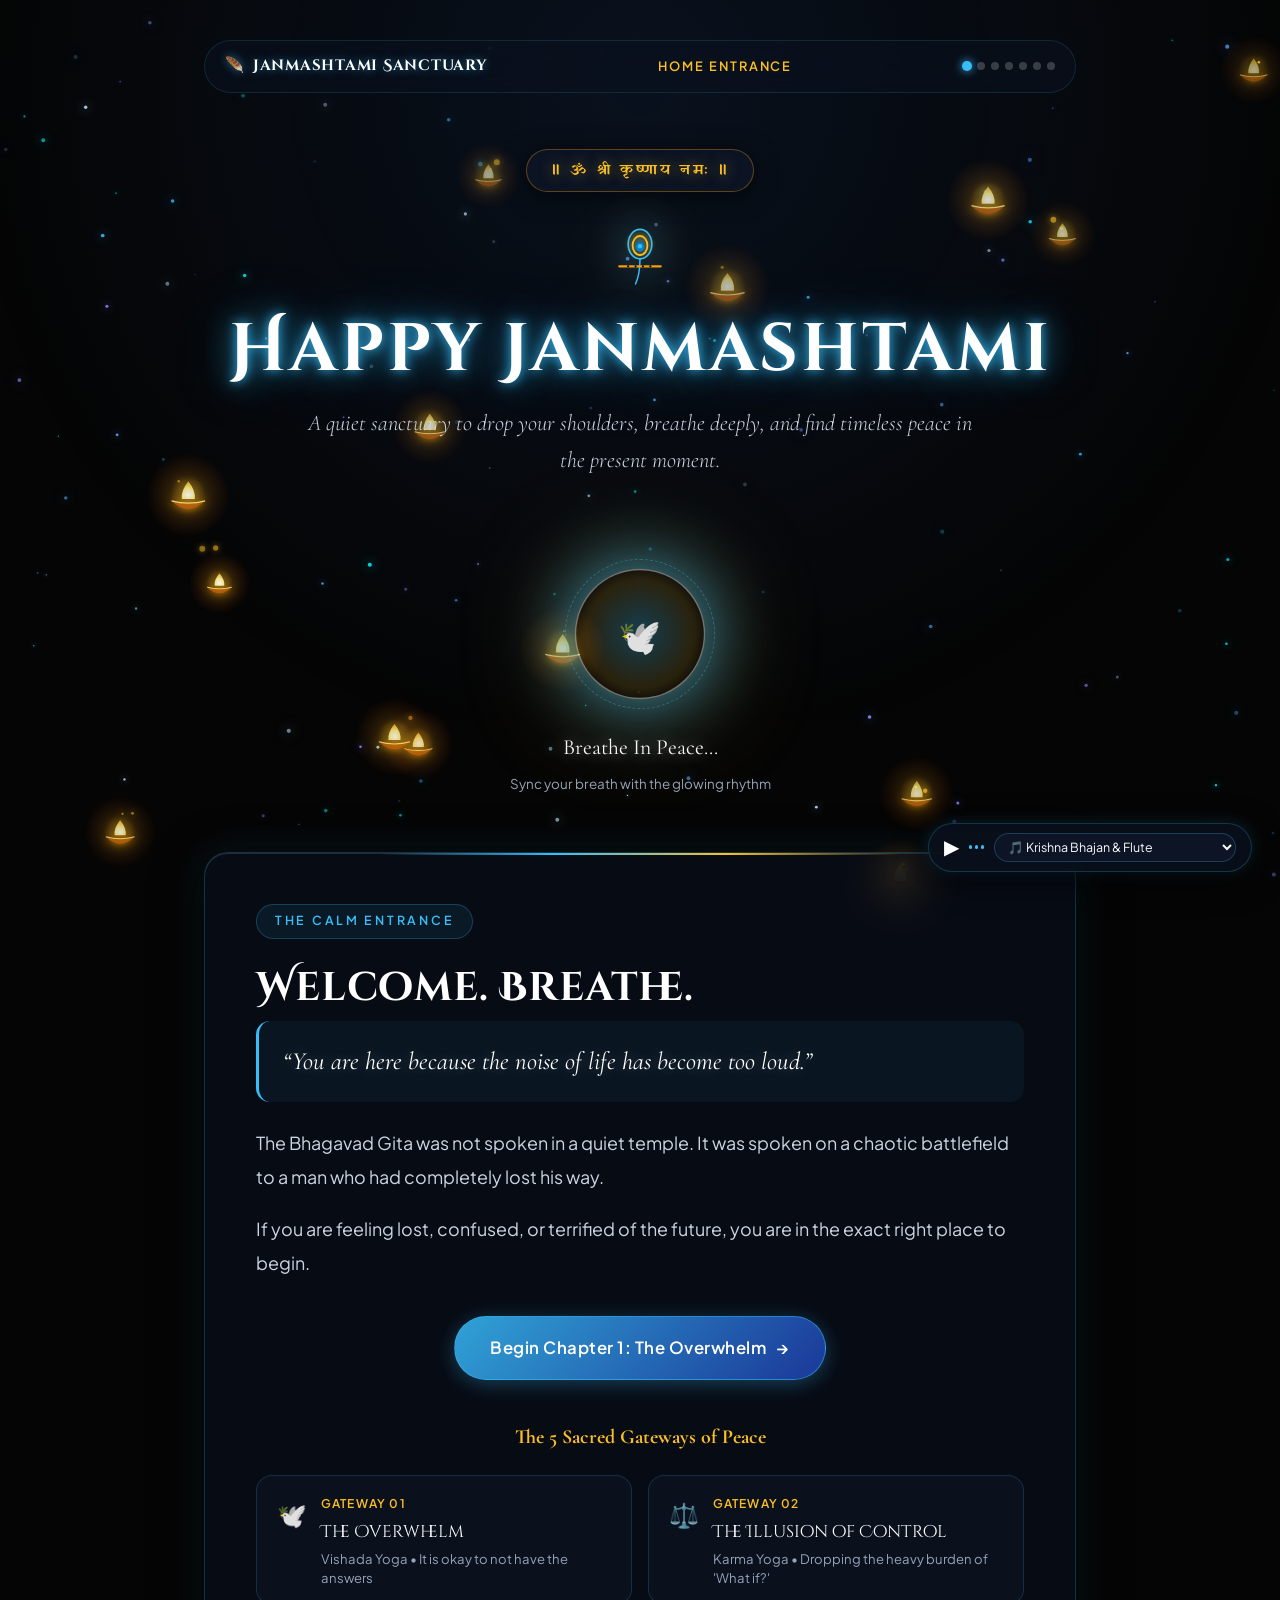
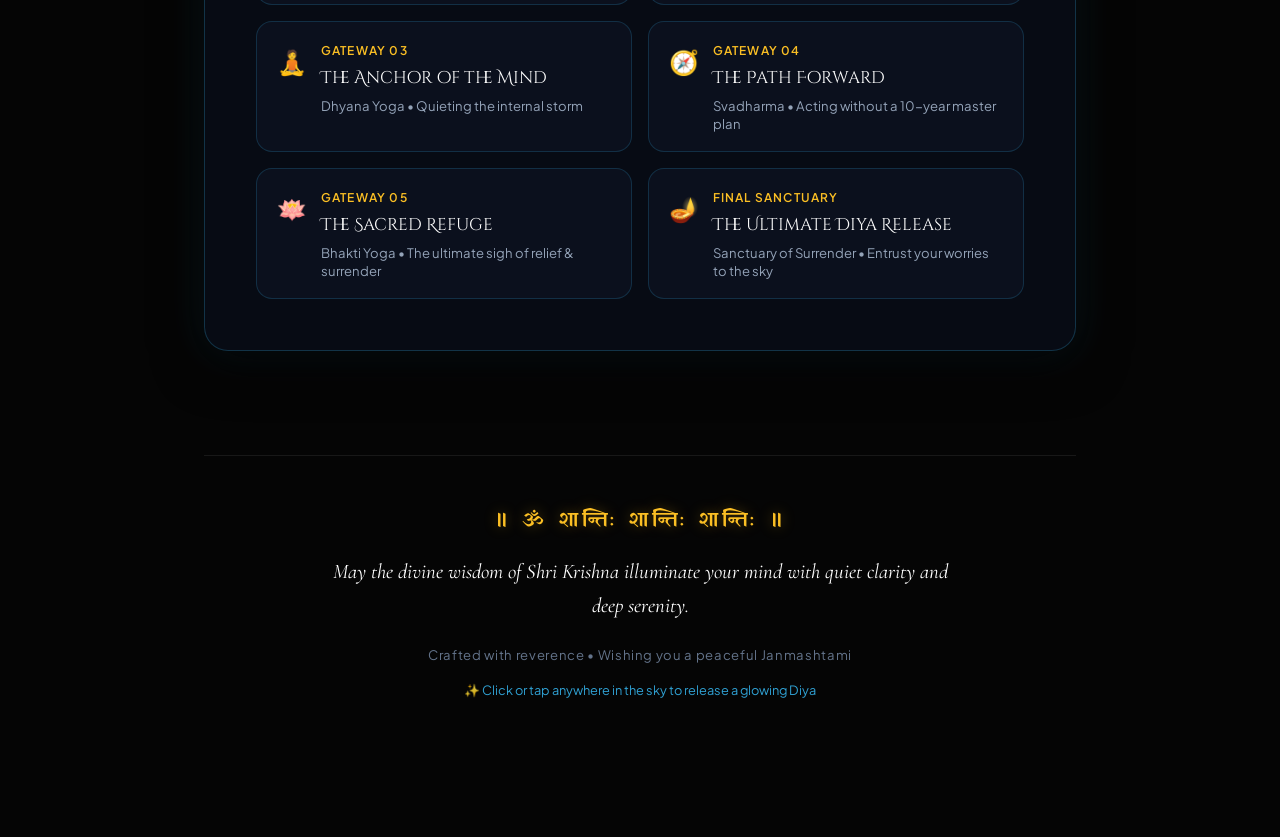
==== commit 3824623f: "🎵🕉️ Feat: Wire Om.mp3 & Night.mp3 to their Soundscape Modes • All 4 Music Options Now Live 🌧️🪔" ====
--- a/index.html
+++ b/index.html
@@ -75,8 +75,8 @@
     <select class="sound-mode-select" id="sound-mode-select" title="Choose Meditative Soundscape">
       <option value="audio-file" selected>🎵 Krishna Bhajan & Flute</option>
       <option value="flute">🪈 Meditative Flute Synth</option>
-      <option value="om">🕉️ Cosmic Om (432Hz)</option>
-      <option value="rain">🌧️ Night Rain & Silence</option>
+      <option value="om">🕉️ Om Meditation (Om.mp3)</option>
+      <option value="rain">🌧️ Night Rain & Peace (Night.mp3)</option>
     </select>
   </aside>
 
